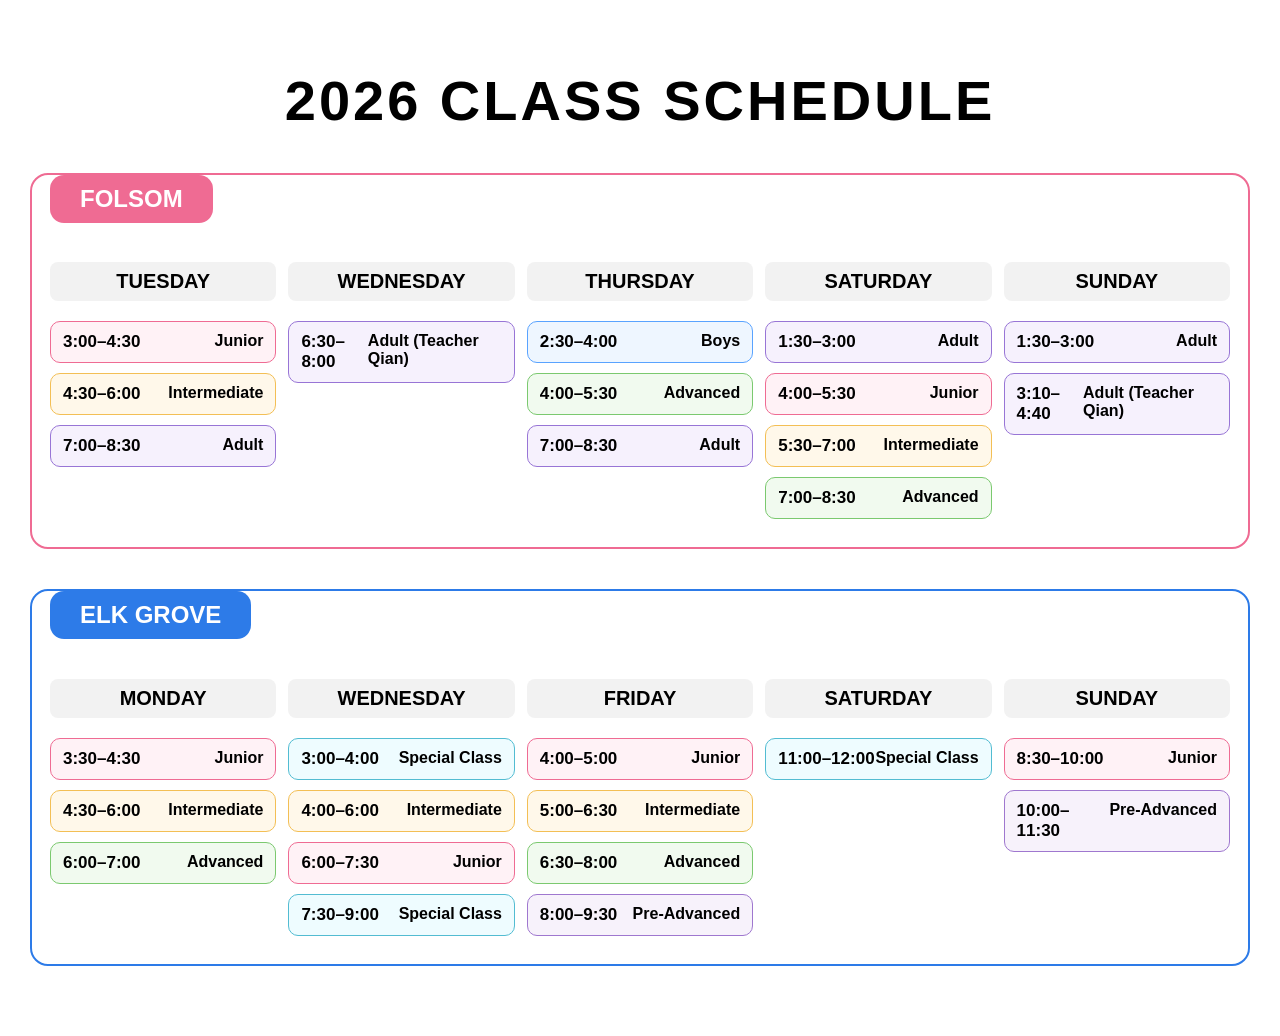
==== index.html @ 39ddcc70 "Add files via upload" ====
<!DOCTYPE html>
<html lang="en">
<head>
<meta charset="UTF-8">
<meta name="viewport" content="width=device-width,initial-scale=1">
<title>Honor Dance Academy - 2026 Class Schedule</title>
<link rel="stylesheet" href="style.css">
</head>
<body>
<div class="container">
<h1>2026 CLASS SCHEDULE</h1>

<section class="campus pink">
<h2>FOLSOM</h2>
<div class="grid">
<div><h3>TUESDAY</h3>
<div class="card junior">3:00–4:30 <span>Junior</span></div>
<div class="card inter">4:30–6:00 <span>Intermediate</span></div>
<div class="card adult">7:00–8:30 <span>Adult</span></div>
</div>
<div><h3>WEDNESDAY</h3>
<div class="card adult">6:30–8:00 <span>Adult (Teacher Qian)</span></div>
</div>
<div><h3>THURSDAY</h3>
<div class="card boys">2:30–4:00 <span>Boys</span></div>
<div class="card adv">4:00–5:30 <span>Advanced</span></div>
<div class="card adult">7:00–8:30 <span>Adult</span></div>
</div>
<div><h3>SATURDAY</h3>
<div class="card adult">1:30–3:00 <span>Adult</span></div>
<div class="card junior">4:00–5:30 <span>Junior</span></div>
<div class="card inter">5:30–7:00 <span>Intermediate</span></div>
<div class="card adv">7:00–8:30 <span>Advanced</span></div>
</div>
<div><h3>SUNDAY</h3>
<div class="card adult">1:30–3:00 <span>Adult</span></div>
<div class="card adult">3:10–4:40 <span>Adult (Teacher Qian)</span></div>
</div>
</div>
</section>

<section class="campus blue">
<h2>ELK GROVE</h2>
<div class="grid">
<div><h3>MONDAY</h3>
<div class="card junior">3:30–4:30 <span>Junior</span></div>
<div class="card inter">4:30–6:00 <span>Intermediate</span></div>
<div class="card adv">6:00–7:00 <span>Advanced</span></div>
</div>
<div><h3>WEDNESDAY</h3>
<div class="card special">3:00–4:00 <span>Special Class</span></div>
<div class="card inter">4:00–6:00 <span>Intermediate</span></div>
<div class="card junior">6:00–7:30 <span>Junior</span></div>
<div class="card special">7:30–9:00 <span>Special Class</span></div>
</div>
<div><h3>FRIDAY</h3>
<div class="card junior">4:00–5:00 <span>Junior</span></div>
<div class="card inter">5:00–6:30 <span>Intermediate</span></div>
<div class="card adv">6:30–8:00 <span>Advanced</span></div>
<div class="card pre">8:00–9:30 <span>Pre‑Advanced</span></div>
</div>
<div><h3>SATURDAY</h3>
<div class="card special">11:00–12:00 <span>Special Class</span></div>
</div>
<div><h3>SUNDAY</h3>
<div class="card junior">8:30–10:00 <span>Junior</span></div>
<div class="card pre">10:00–11:30 <span>Pre‑Advanced</span></div>
</div>
</div>
</section>
</div>
</body></html>
---- style.css ----
body{font-family:Arial,sans-serif;background:#fff;margin:0;padding:30px}
.container{max-width:1400px;margin:auto}
h1{text-align:center;font-size:56px;letter-spacing:3px}
.campus{border:2px solid;border-radius:18px;padding:18px;margin:40px 0}
.pink{border-color:#ef6b93}.blue{border-color:#2d7be8}
h2{display:inline-block;color:#fff;padding:10px 30px;border-radius:14px;margin-top:-42px}
.pink h2{background:#ef6b93}.blue h2{background:#2d7be8}
.grid{display:grid;grid-template-columns:repeat(5,1fr);gap:12px}
h3{text-align:center;background:#f2f2f2;padding:8px;border-radius:8px;font-size:20px}
.card{margin:10px 0;padding:10px 12px;border-radius:10px;font-size:17px;font-weight:600;display:flex;justify-content:space-between}
.card span{font-size:16px}
.junior{background:#fff2f6;border:1px solid #ef6b93}
.inter{background:#fff8ea;border:1px solid #f3bf55}
.adv{background:#f1faef;border:1px solid #7bc96f}
.boys{background:#eef6ff;border:1px solid #59a3ff}
.adult{background:#f6f1fd;border:1px solid #9875d6}
.special{background:#eefcff;border:1px solid #52bcd2}
.pre{background:#f7f2fb;border:1px solid #9f77cf}
@media(max-width:1000px){.grid{grid-template-columns:1fr}}
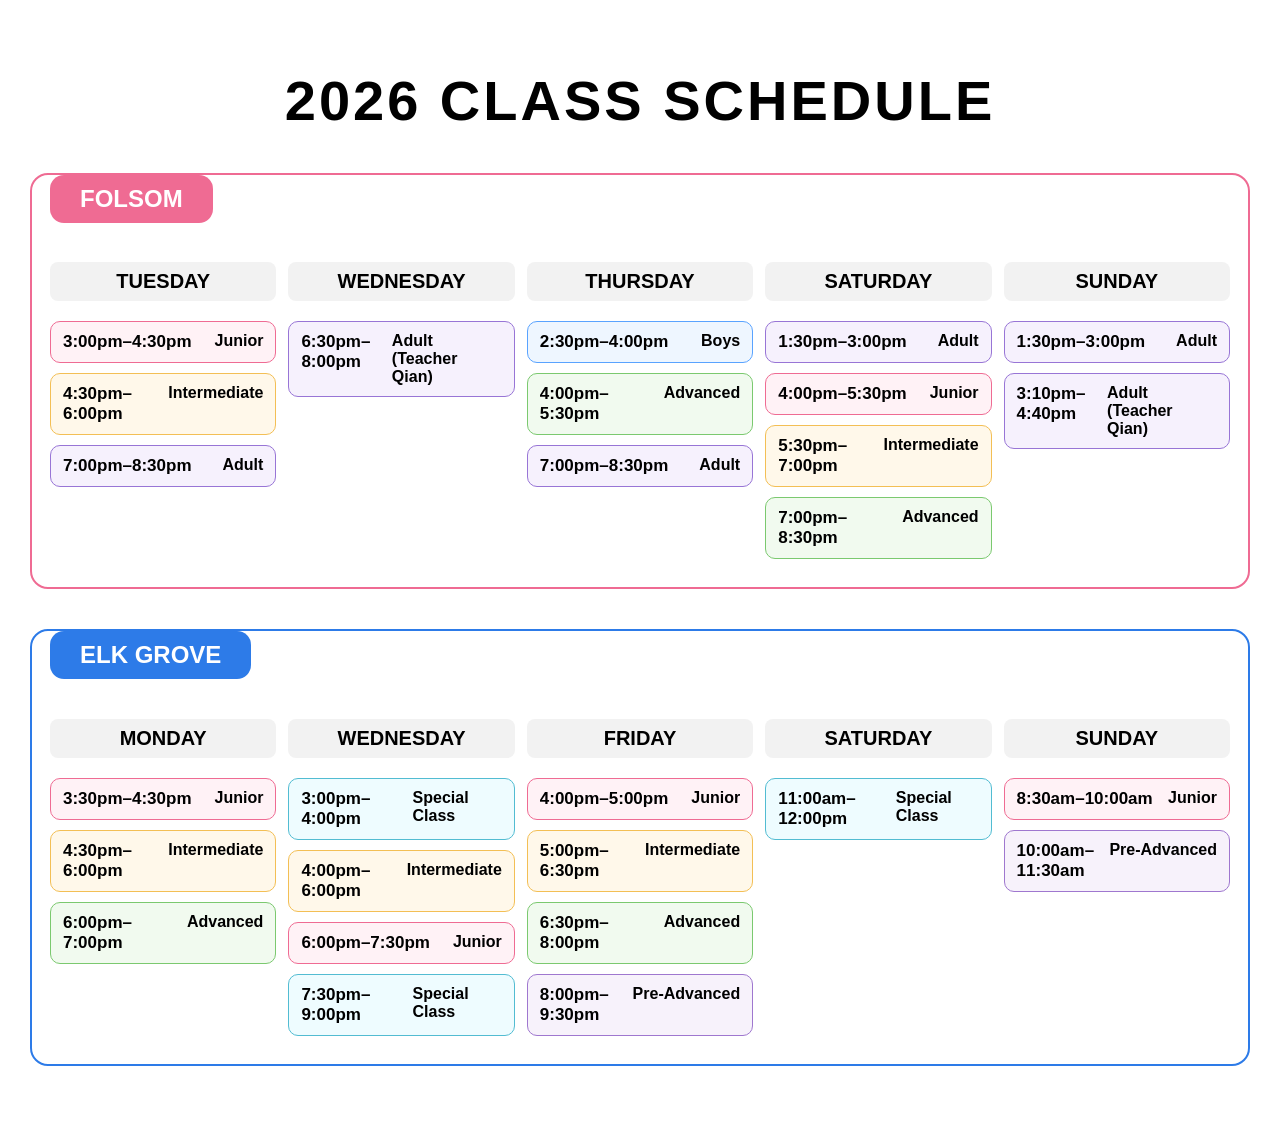
==== commit 4519f161: "Update time format to include 'pm' suffix" ====
--- a/index.html
+++ b/index.html
@@ -14,27 +14,27 @@
 <h2>FOLSOM</h2>
 <div class="grid">
 <div><h3>TUESDAY</h3>
-<div class="card junior">3:00–4:30 <span>Junior</span></div>
-<div class="card inter">4:30–6:00 <span>Intermediate</span></div>
-<div class="card adult">7:00–8:30 <span>Adult</span></div>
+<div class="card junior">3:00pm–4:30pm <span>Junior</span></div>
+<div class="card inter">4:30pm–6:00pm <span>Intermediate</span></div>
+<div class="card adult">7:00pm–8:30pm <span>Adult</span></div>
 </div>
 <div><h3>WEDNESDAY</h3>
-<div class="card adult">6:30–8:00 <span>Adult (Teacher Qian)</span></div>
+<div class="card adult">6:30pm–8:00pm <span>Adult (Teacher Qian)</span></div>
 </div>
 <div><h3>THURSDAY</h3>
-<div class="card boys">2:30–4:00 <span>Boys</span></div>
-<div class="card adv">4:00–5:30 <span>Advanced</span></div>
-<div class="card adult">7:00–8:30 <span>Adult</span></div>
+<div class="card boys">2:30pm–4:00pm <span>Boys</span></div>
+<div class="card adv">4:00pm–5:30pm <span>Advanced</span></div>
+<div class="card adult">7:00pm–8:30pm <span>Adult</span></div>
 </div>
 <div><h3>SATURDAY</h3>
-<div class="card adult">1:30–3:00 <span>Adult</span></div>
-<div class="card junior">4:00–5:30 <span>Junior</span></div>
-<div class="card inter">5:30–7:00 <span>Intermediate</span></div>
-<div class="card adv">7:00–8:30 <span>Advanced</span></div>
+<div class="card adult">1:30pm–3:00pm <span>Adult</span></div>
+<div class="card junior">4:00pm–5:30pm <span>Junior</span></div>
+<div class="card inter">5:30pm–7:00pm <span>Intermediate</span></div>
+<div class="card adv">7:00pm–8:30pm <span>Advanced</span></div>
 </div>
 <div><h3>SUNDAY</h3>
-<div class="card adult">1:30–3:00 <span>Adult</span></div>
-<div class="card adult">3:10–4:40 <span>Adult (Teacher Qian)</span></div>
+<div class="card adult">1:30pm–3:00pm <span>Adult</span></div>
+<div class="card adult">3:10pm–4:40pm <span>Adult (Teacher Qian)</span></div>
 </div>
 </div>
 </section>
@@ -43,30 +43,30 @@
 <h2>ELK GROVE</h2>
 <div class="grid">
 <div><h3>MONDAY</h3>
-<div class="card junior">3:30–4:30 <span>Junior</span></div>
-<div class="card inter">4:30–6:00 <span>Intermediate</span></div>
-<div class="card adv">6:00–7:00 <span>Advanced</span></div>
+<div class="card junior">3:30pm–4:30pm <span>Junior</span></div>
+<div class="card inter">4:30pm–6:00pm <span>Intermediate</span></div>
+<div class="card adv">6:00pm–7:00pm <span>Advanced</span></div>
 </div>
 <div><h3>WEDNESDAY</h3>
-<div class="card special">3:00–4:00 <span>Special Class</span></div>
-<div class="card inter">4:00–6:00 <span>Intermediate</span></div>
-<div class="card junior">6:00–7:30 <span>Junior</span></div>
-<div class="card special">7:30–9:00 <span>Special Class</span></div>
+<div class="card special">3:00pm–4:00pm <span>Special Class</span></div>
+<div class="card inter">4:00pm–6:00pm <span>Intermediate</span></div>
+<div class="card junior">6:00pm–7:30pm <span>Junior</span></div>
+<div class="card special">7:30pm–9:00pm <span>Special Class</span></div>
 </div>
 <div><h3>FRIDAY</h3>
-<div class="card junior">4:00–5:00 <span>Junior</span></div>
-<div class="card inter">5:00–6:30 <span>Intermediate</span></div>
-<div class="card adv">6:30–8:00 <span>Advanced</span></div>
-<div class="card pre">8:00–9:30 <span>Pre‑Advanced</span></div>
+<div class="card junior">4:00pm–5:00pm <span>Junior</span></div>
+<div class="card inter">5:00pm–6:30pm <span>Intermediate</span></div>
+<div class="card adv">6:30pm–8:00pm <span>Advanced</span></div>
+<div class="card pre">8:00pm–9:30pm <span>Pre‑Advanced</span></div>
 </div>
 <div><h3>SATURDAY</h3>
-<div class="card special">11:00–12:00 <span>Special Class</span></div>
+<div class="card special">11:00am–12:00pm <span>Special Class</span></div>
 </div>
 <div><h3>SUNDAY</h3>
-<div class="card junior">8:30–10:00 <span>Junior</span></div>
-<div class="card pre">10:00–11:30 <span>Pre‑Advanced</span></div>
+<div class="card junior">8:30am–10:00am <span>Junior</span></div>
+<div class="card pre">10:00am–11:30am <span>Pre‑Advanced</span></div>
 </div>
 </div>
 </section>
 </div>
-</body></html>+</body></html>
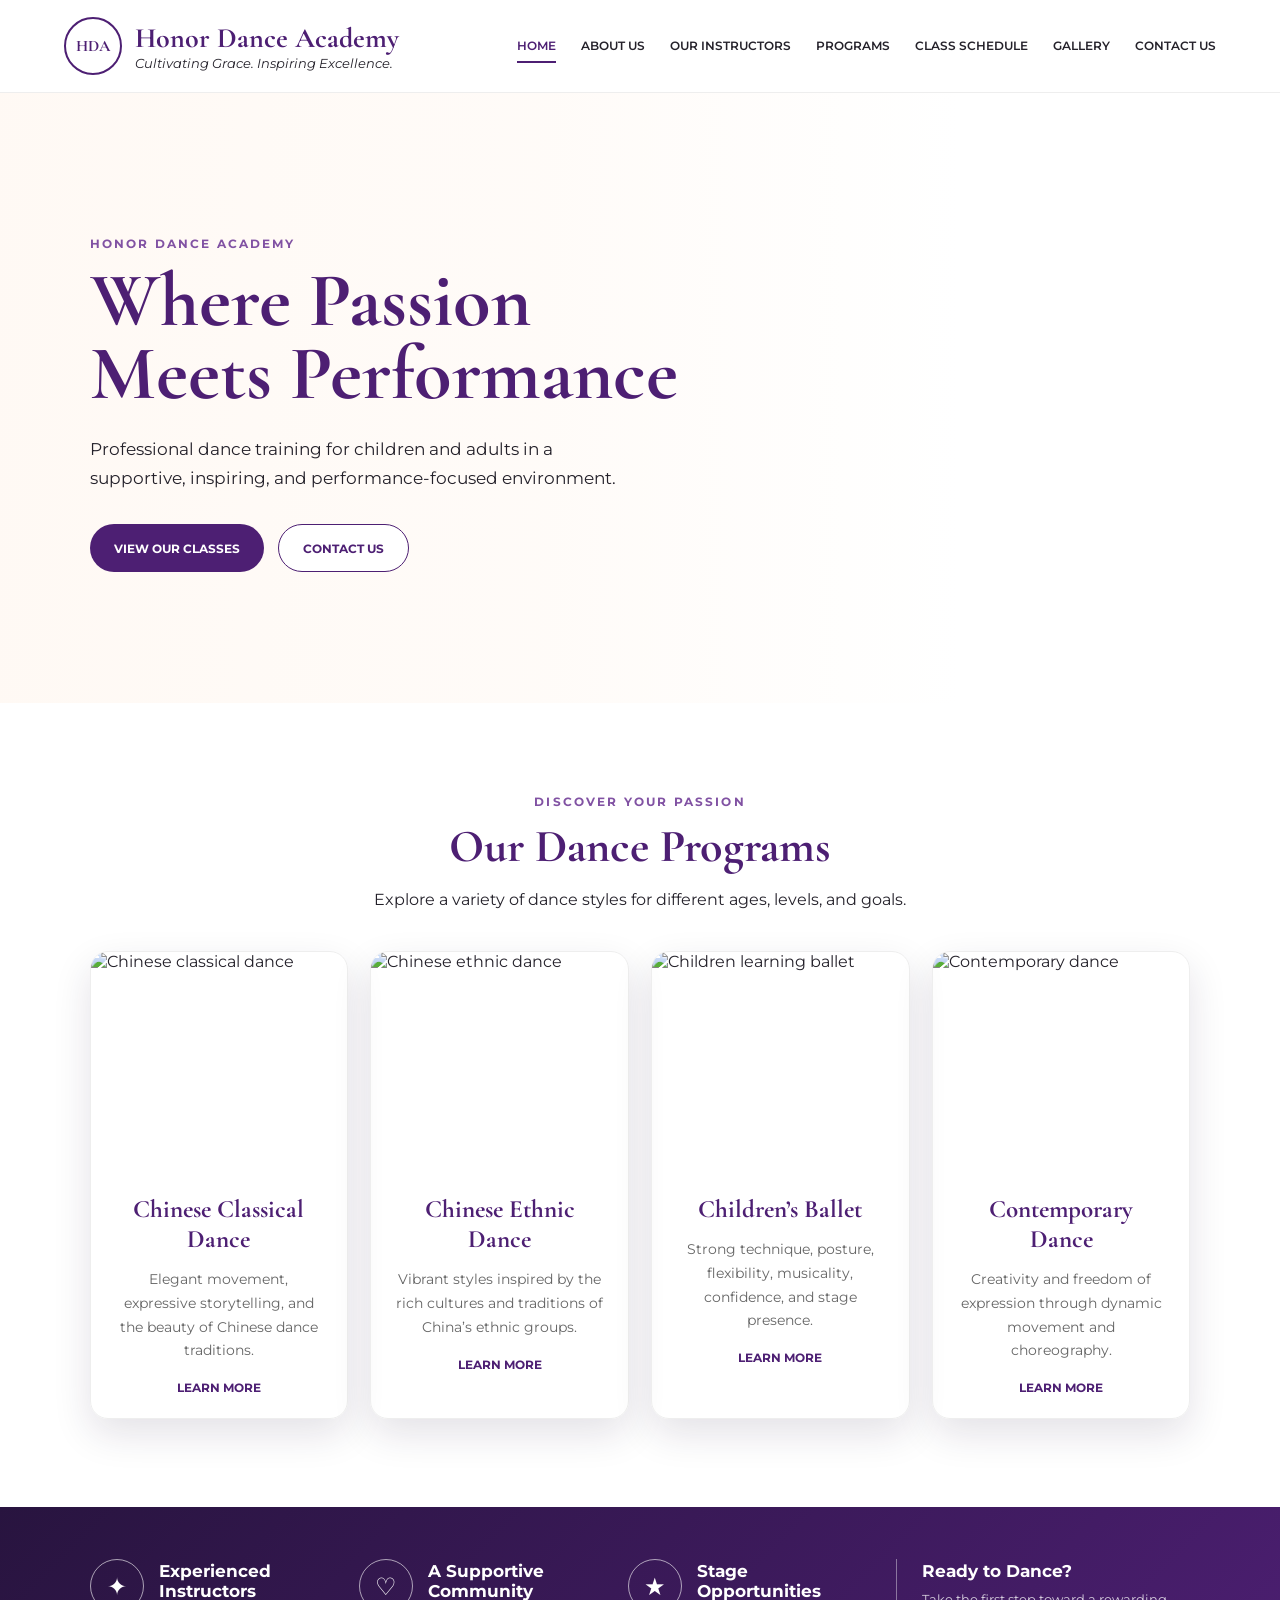
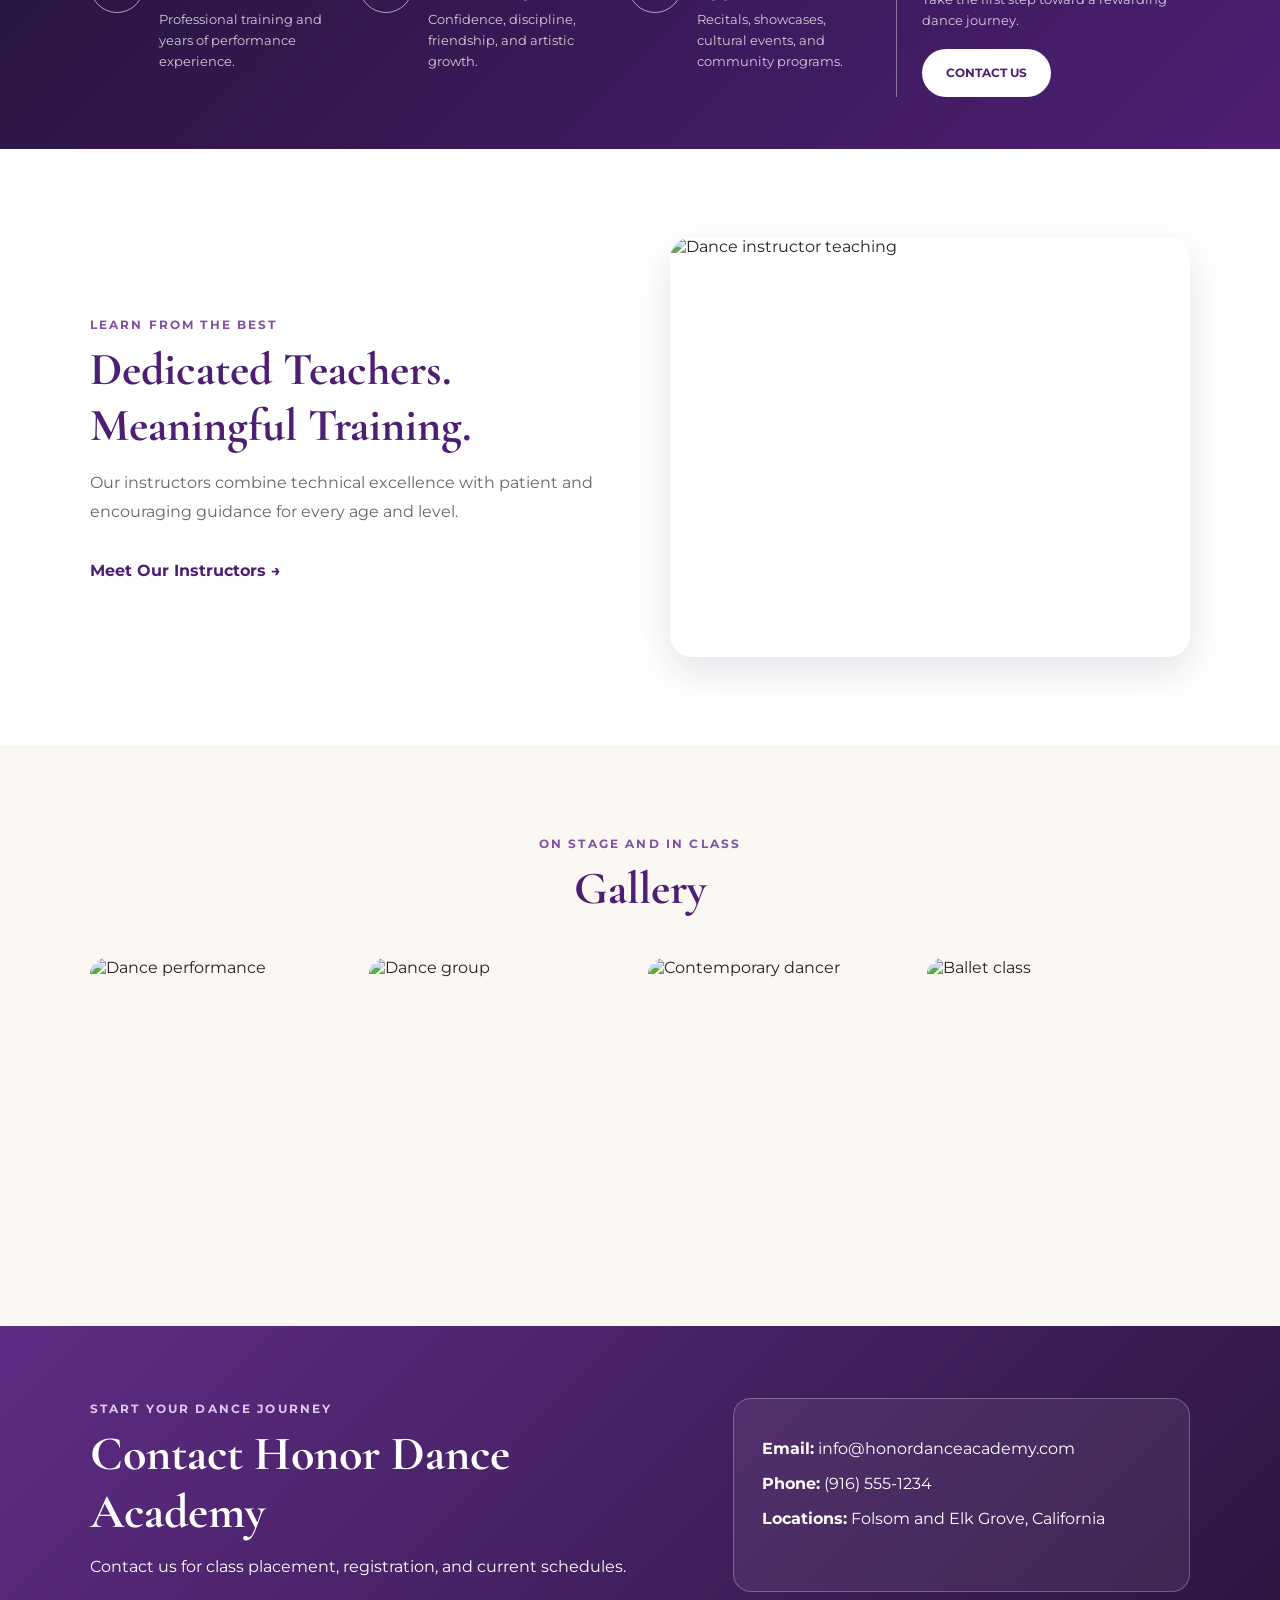
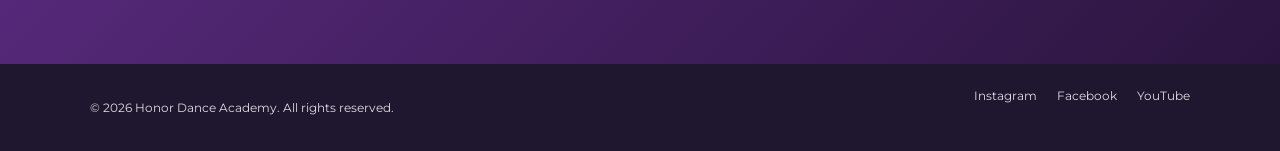
==== commit bf1ee26f: "Add files via upload" ====
--- a/index.html
+++ b/index.html
@@ -3,70 +3,97 @@
 <head>
 <meta charset="UTF-8">
 <meta name="viewport" content="width=device-width,initial-scale=1">
-<title>Honor Dance Academy - 2026 Class Schedule</title>
+<title>Honor Dance Academy</title>
+<link rel="preconnect" href="https://fonts.googleapis.com">
+<link rel="preconnect" href="https://fonts.gstatic.com" crossorigin>
+<link href="https://fonts.googleapis.com/css2?family=Cormorant+Garamond:wght@600;700&family=Montserrat:wght@400;500;600;700&display=swap" rel="stylesheet">
 <link rel="stylesheet" href="style.css">
 </head>
 <body>
-<div class="container">
-<h1>2026 CLASS SCHEDULE</h1>
+<header class="site-header">
+  <div class="brand">
+    <div class="logo-mark">HDA</div>
+    <div><div class="brand-name">Honor Dance Academy</div><div class="tagline">Cultivating Grace. Inspiring Excellence.</div></div>
+  </div>
+  <button class="menu-button" onclick="document.body.classList.toggle('menu-open')" aria-label="Open menu">☰</button>
+  <nav class="main-nav">
+    <a class="active" href="#home">Home</a>
+    <a href="#about">About Us</a>
+    <a href="#instructors">Our Instructors</a>
+    <a href="#programs">Programs</a>
+    <a href="schedule.html">Class Schedule</a>
+    <a href="#gallery">Gallery</a>
+    <a href="#contact">Contact Us</a>
+  </nav>
+</header>
 
-<section class="campus pink">
-<h2>FOLSOM</h2>
-<div class="grid">
-<div><h3>TUESDAY</h3>
-<div class="card junior">3:00pm–4:30pm <span>Junior</span></div>
-<div class="card inter">4:30pm–6:00pm <span>Intermediate</span></div>
-<div class="card adult">7:00pm–8:30pm <span>Adult</span></div>
-</div>
-<div><h3>WEDNESDAY</h3>
-<div class="card adult">6:30pm–8:00pm <span>Adult (Teacher Qian)</span></div>
-</div>
-<div><h3>THURSDAY</h3>
-<div class="card boys">2:30pm–4:00pm <span>Boys</span></div>
-<div class="card adv">4:00pm–5:30pm <span>Advanced</span></div>
-<div class="card adult">7:00pm–8:30pm <span>Adult</span></div>
-</div>
-<div><h3>SATURDAY</h3>
-<div class="card adult">1:30pm–3:00pm <span>Adult</span></div>
-<div class="card junior">4:00pm–5:30pm <span>Junior</span></div>
-<div class="card inter">5:30pm–7:00pm <span>Intermediate</span></div>
-<div class="card adv">7:00pm–8:30pm <span>Advanced</span></div>
-</div>
-<div><h3>SUNDAY</h3>
-<div class="card adult">1:30pm–3:00pm <span>Adult</span></div>
-<div class="card adult">3:10pm–4:40pm <span>Adult (Teacher Qian)</span></div>
-</div>
-</div>
+<main>
+<section id="home" class="hero">
+  <div class="hero-content">
+    <p class="eyebrow">Honor Dance Academy</p>
+    <h1>Where Passion<br>Meets Performance</h1>
+    <p class="hero-copy">Professional dance training for children and adults in a supportive, inspiring, and performance-focused environment.</p>
+    <div class="hero-actions">
+      <a class="button primary" href="#programs">View Our Classes</a>
+      <a class="button secondary" href="#contact">Contact Us</a>
+    </div>
+  </div>
 </section>
 
-<section class="campus blue">
-<h2>ELK GROVE</h2>
-<div class="grid">
-<div><h3>MONDAY</h3>
-<div class="card junior">3:30pm–4:30pm <span>Junior</span></div>
-<div class="card inter">4:30pm–6:00pm <span>Intermediate</span></div>
-<div class="card adv">6:00pm–7:00pm <span>Advanced</span></div>
-</div>
-<div><h3>WEDNESDAY</h3>
-<div class="card special">3:00pm–4:00pm <span>Special Class</span></div>
-<div class="card inter">4:00pm–6:00pm <span>Intermediate</span></div>
-<div class="card junior">6:00pm–7:30pm <span>Junior</span></div>
-<div class="card special">7:30pm–9:00pm <span>Special Class</span></div>
-</div>
-<div><h3>FRIDAY</h3>
-<div class="card junior">4:00pm–5:00pm <span>Junior</span></div>
-<div class="card inter">5:00pm–6:30pm <span>Intermediate</span></div>
-<div class="card adv">6:30pm–8:00pm <span>Advanced</span></div>
-<div class="card pre">8:00pm–9:30pm <span>Pre‑Advanced</span></div>
-</div>
-<div><h3>SATURDAY</h3>
-<div class="card special">11:00am–12:00pm <span>Special Class</span></div>
-</div>
-<div><h3>SUNDAY</h3>
-<div class="card junior">8:30am–10:00am <span>Junior</span></div>
-<div class="card pre">10:00am–11:30am <span>Pre‑Advanced</span></div>
-</div>
-</div>
+<section id="programs" class="section">
+  <div class="section-heading">
+    <span class="section-kicker">Discover Your Passion</span>
+    <h2>Our Dance Programs</h2>
+    <p>Explore a variety of dance styles for different ages, levels, and goals.</p>
+  </div>
+  <div class="program-grid">
+    <article class="program-card">
+      <img src="https://images.unsplash.com/photo-1547153760-18fc86324498?auto=format&fit=crop&w=900&q=80" alt="Chinese classical dance">
+      <div class="program-card-body"><h3>Chinese Classical Dance</h3><p>Elegant movement, expressive storytelling, and the beauty of Chinese dance traditions.</p><a href="#">Learn More</a></div>
+    </article>
+    <article class="program-card">
+      <img src="https://images.unsplash.com/photo-1518834107812-67b0b7c58434?auto=format&fit=crop&w=900&q=80" alt="Chinese ethnic dance">
+      <div class="program-card-body"><h3>Chinese Ethnic Dance</h3><p>Vibrant styles inspired by the rich cultures and traditions of China’s ethnic groups.</p><a href="#">Learn More</a></div>
+    </article>
+    <article class="program-card">
+      <img src="https://images.unsplash.com/photo-1599058917212-d750089bc07e?auto=format&fit=crop&w=900&q=80" alt="Children learning ballet">
+      <div class="program-card-body"><h3>Children’s Ballet</h3><p>Strong technique, posture, flexibility, musicality, confidence, and stage presence.</p><a href="#">Learn More</a></div>
+    </article>
+    <article class="program-card">
+      <img src="https://images.unsplash.com/photo-1508700115892-45ecd05ae2ad?auto=format&fit=crop&w=900&q=80" alt="Contemporary dance">
+      <div class="program-card-body"><h3>Contemporary Dance</h3><p>Creativity and freedom of expression through dynamic movement and choreography.</p><a href="#">Learn More</a></div>
+    </article>
+  </div>
 </section>
-</div>
-</body></html>
+
+<section id="about" class="features-section">
+  <div class="feature"><div class="feature-icon">✦</div><div><h3>Experienced Instructors</h3><p>Professional training and years of performance experience.</p></div></div>
+  <div class="feature"><div class="feature-icon">♡</div><div><h3>A Supportive Community</h3><p>Confidence, discipline, friendship, and artistic growth.</p></div></div>
+  <div class="feature"><div class="feature-icon">★</div><div><h3>Stage Opportunities</h3><p>Recitals, showcases, cultural events, and community programs.</p></div></div>
+  <div class="cta-card"><h3>Ready to Dance?</h3><p>Take the first step toward a rewarding dance journey.</p><a class="button light" href="#contact">Contact Us</a></div>
+</section>
+
+<section id="instructors" class="section split-section">
+  <div><span class="section-kicker">Learn From the Best</span><h2>Dedicated Teachers. Meaningful Training.</h2><p>Our instructors combine technical excellence with patient and encouraging guidance for every age and level.</p><a class="text-link" href="#">Meet Our Instructors →</a></div>
+  <div class="split-image"><img src="https://images.unsplash.com/photo-1508807526345-15e9b5f4eaff?auto=format&fit=crop&w=1200&q=80" alt="Dance instructor teaching"></div>
+</section>
+
+<section id="gallery" class="section gallery-section">
+  <div class="section-heading"><span class="section-kicker">On Stage and In Class</span><h2>Gallery</h2></div>
+  <div class="gallery-grid">
+    <img src="https://images.unsplash.com/photo-1547153760-18fc86324498?auto=format&fit=crop&w=700&q=80" alt="Dance performance">
+    <img src="https://images.unsplash.com/photo-1518834107812-67b0b7c58434?auto=format&fit=crop&w=700&q=80" alt="Dance group">
+    <img src="https://images.unsplash.com/photo-1508700115892-45ecd05ae2ad?auto=format&fit=crop&w=700&q=80" alt="Contemporary dancer">
+    <img src="https://images.unsplash.com/photo-1599058917212-d750089bc07e?auto=format&fit=crop&w=700&q=80" alt="Ballet class">
+  </div>
+</section>
+
+<section id="contact" class="contact-section">
+  <div><span class="section-kicker light-text">Start Your Dance Journey</span><h2>Contact Honor Dance Academy</h2><p>Contact us for class placement, registration, and current schedules.</p></div>
+  <div class="contact-details"><p><strong>Email:</strong> info@honordanceacademy.com</p><p><strong>Phone:</strong> (916) 555-1234</p><p><strong>Locations:</strong> Folsom and Elk Grove, California</p></div>
+</section>
+</main>
+
+<footer class="site-footer"><p>© 2026 Honor Dance Academy. All rights reserved.</p><div><a href="#">Instagram</a><a href="#">Facebook</a><a href="#">YouTube</a></div></footer>
+</body>
+</html>
--- a/style.css
+++ b/style.css
@@ -1,20 +1 @@
-
-body{font-family:Arial,sans-serif;background:#fff;margin:0;padding:30px}
-.container{max-width:1400px;margin:auto}
-h1{text-align:center;font-size:56px;letter-spacing:3px}
-.campus{border:2px solid;border-radius:18px;padding:18px;margin:40px 0}
-.pink{border-color:#ef6b93}.blue{border-color:#2d7be8}
-h2{display:inline-block;color:#fff;padding:10px 30px;border-radius:14px;margin-top:-42px}
-.pink h2{background:#ef6b93}.blue h2{background:#2d7be8}
-.grid{display:grid;grid-template-columns:repeat(5,1fr);gap:12px}
-h3{text-align:center;background:#f2f2f2;padding:8px;border-radius:8px;font-size:20px}
-.card{margin:10px 0;padding:10px 12px;border-radius:10px;font-size:17px;font-weight:600;display:flex;justify-content:space-between}
-.card span{font-size:16px}
-.junior{background:#fff2f6;border:1px solid #ef6b93}
-.inter{background:#fff8ea;border:1px solid #f3bf55}
-.adv{background:#f1faef;border:1px solid #7bc96f}
-.boys{background:#eef6ff;border:1px solid #59a3ff}
-.adult{background:#f6f1fd;border:1px solid #9875d6}
-.special{background:#eefcff;border:1px solid #52bcd2}
-.pre{background:#f7f2fb;border:1px solid #9f77cf}
-@media(max-width:1000px){.grid{grid-template-columns:1fr}}
+*{box-sizing:border-box}html{scroll-behavior:smooth}body{margin:0;color:#24212a;font-family:Montserrat,Arial,sans-serif}img{display:block;max-width:100%}a{text-decoration:none;color:inherit}.site-header{position:sticky;top:0;z-index:20;display:flex;align-items:center;justify-content:space-between;gap:24px;padding:17px 5vw;background:rgba(255,255,255,.96);border-bottom:1px solid #eee}.brand{display:flex;align-items:center;gap:13px}.logo-mark{width:58px;height:58px;border:2px solid #4d1f73;border-radius:50%;display:grid;place-items:center;font-family:'Cormorant Garamond',serif;font-weight:700;color:#4d1f73}.brand-name{font-family:'Cormorant Garamond',serif;font-size:28px;font-weight:700;color:#4d1f73}.tagline{font-size:13px;font-style:italic}.main-nav{display:flex;gap:25px}.main-nav a{text-transform:uppercase;font-size:12px;font-weight:600;padding:8px 0;border-bottom:2px solid transparent}.main-nav a:hover,.main-nav a.active{color:#4d1f73;border-color:#4d1f73}.menu-button{display:none;border:0;background:none;font-size:28px;color:#4d1f73}.hero{min-height:610px;display:flex;align-items:center;padding:80px 7vw;background:linear-gradient(90deg,rgba(255,249,244,.98),rgba(255,249,244,.65) 42%,rgba(255,255,255,.05) 75%),url('https://images.unsplash.com/photo-1599058917212-d750089bc07e?auto=format&fit=crop&w=2000&q=85') center/cover no-repeat}.hero-content{max-width:670px}.eyebrow,.section-kicker{text-transform:uppercase;letter-spacing:.18em;font-size:12px;font-weight:700;color:#8152a3}.hero h1,.section h2,.contact-section h2{font-family:'Cormorant Garamond',serif}.hero h1{font-size:clamp(54px,6vw,88px);line-height:.95;margin:14px 0 24px;color:#4d1f73}.hero-copy{max-width:560px;line-height:1.75;font-size:17px}.hero-actions{display:flex;gap:14px;margin-top:30px}.button{display:inline-flex;align-items:center;justify-content:center;min-height:48px;padding:0 24px;border-radius:999px;text-transform:uppercase;font-size:12px;font-weight:700}.primary{background:#4d1f73;color:white}.secondary{border:1px solid #4d1f73;color:#4d1f73;background:white}.light{background:white;color:#4d1f73}.section{padding:88px 7vw}.section-heading{text-align:center;max-width:760px;margin:0 auto 42px}.section-heading h2,.split-section h2{margin:8px 0 12px;color:#4d1f73;font-size:46px}.program-grid{display:grid;grid-template-columns:repeat(4,1fr);gap:22px}.program-card{border-radius:18px;overflow:hidden;box-shadow:0 15px 38px rgba(35,19,55,.12);border:1px solid #eee}.program-card img{width:100%;height:220px;object-fit:cover}.program-card-body{padding:22px;text-align:center}.program-card h3{font-family:'Cormorant Garamond',serif;font-size:25px;color:#4d1f73;margin:0 0 8px}.program-card p{font-size:14px;line-height:1.7;color:#666;min-height:72px}.program-card a{color:#4d1f73;font-size:12px;text-transform:uppercase;font-weight:700}.features-section{display:grid;grid-template-columns:repeat(3,1fr) 1.2fr;gap:24px;padding:52px 7vw;background:linear-gradient(135deg,#28143f,#4d1f73);color:white}.feature{display:flex;gap:15px}.feature-icon{width:54px;height:54px;border:1px solid rgba(255,255,255,.6);border-radius:50%;display:grid;place-items:center;font-size:24px;flex:0 0 54px}.feature h3,.cta-card h3{margin:2px 0 8px;font-size:17px}.feature p,.cta-card p{margin:0;line-height:1.6;color:rgba(255,255,255,.78);font-size:13px}.cta-card{padding-left:25px;border-left:1px solid rgba(255,255,255,.4)}.cta-card .button{margin-top:18px}.split-section{display:grid;grid-template-columns:1fr 1fr;align-items:center;gap:60px}.split-section p{line-height:1.8;color:#666}.split-image img{height:420px;width:100%;object-fit:cover;border-radius:22px;box-shadow:0 15px 38px rgba(35,19,55,.12)}.text-link{display:inline-block;margin-top:18px;color:#4d1f73;font-weight:700}.gallery-section{background:#fbf7f2}.gallery-grid{display:grid;grid-template-columns:repeat(4,1fr);gap:16px}.gallery-grid img{height:280px;width:100%;object-fit:cover;border-radius:16px}.contact-section{display:grid;grid-template-columns:1.3fr 1fr;gap:48px;padding:72px 7vw;background:linear-gradient(135deg,#5e2c85,#2b153f);color:white}.contact-section h2{font-size:48px;margin:8px 0 10px}.contact-details{padding:24px 28px;border:1px solid rgba(255,255,255,.25);border-radius:18px;background:rgba(255,255,255,.07)}.light-text{color:#ddc8eb}.site-footer{display:flex;justify-content:space-between;gap:24px;padding:24px 7vw;background:#1f1730;color:#ddd;font-size:12px}.site-footer div{display:flex;gap:20px}@media(max-width:1100px){.program-grid{grid-template-columns:repeat(2,1fr)}.features-section{grid-template-columns:repeat(2,1fr)}.main-nav{gap:14px}}@media(max-width:820px){.menu-button{display:block}.main-nav{display:none;position:absolute;top:100%;left:0;right:0;padding:20px 6vw;background:white;flex-direction:column;align-items:flex-start}.menu-open .main-nav{display:flex}.tagline{display:none}.features-section,.split-section,.contact-section{grid-template-columns:1fr}.gallery-grid{grid-template-columns:repeat(2,1fr)}}@media(max-width:560px){.site-header{padding:14px 18px}.brand-name{font-size:22px}.logo-mark{width:48px;height:48px}.hero{padding:65px 22px;min-height:540px}.hero h1{font-size:52px}.program-grid,.features-section,.gallery-grid{grid-template-columns:1fr}.section{padding:68px 22px}.site-footer{flex-direction:column;text-align:center}}
